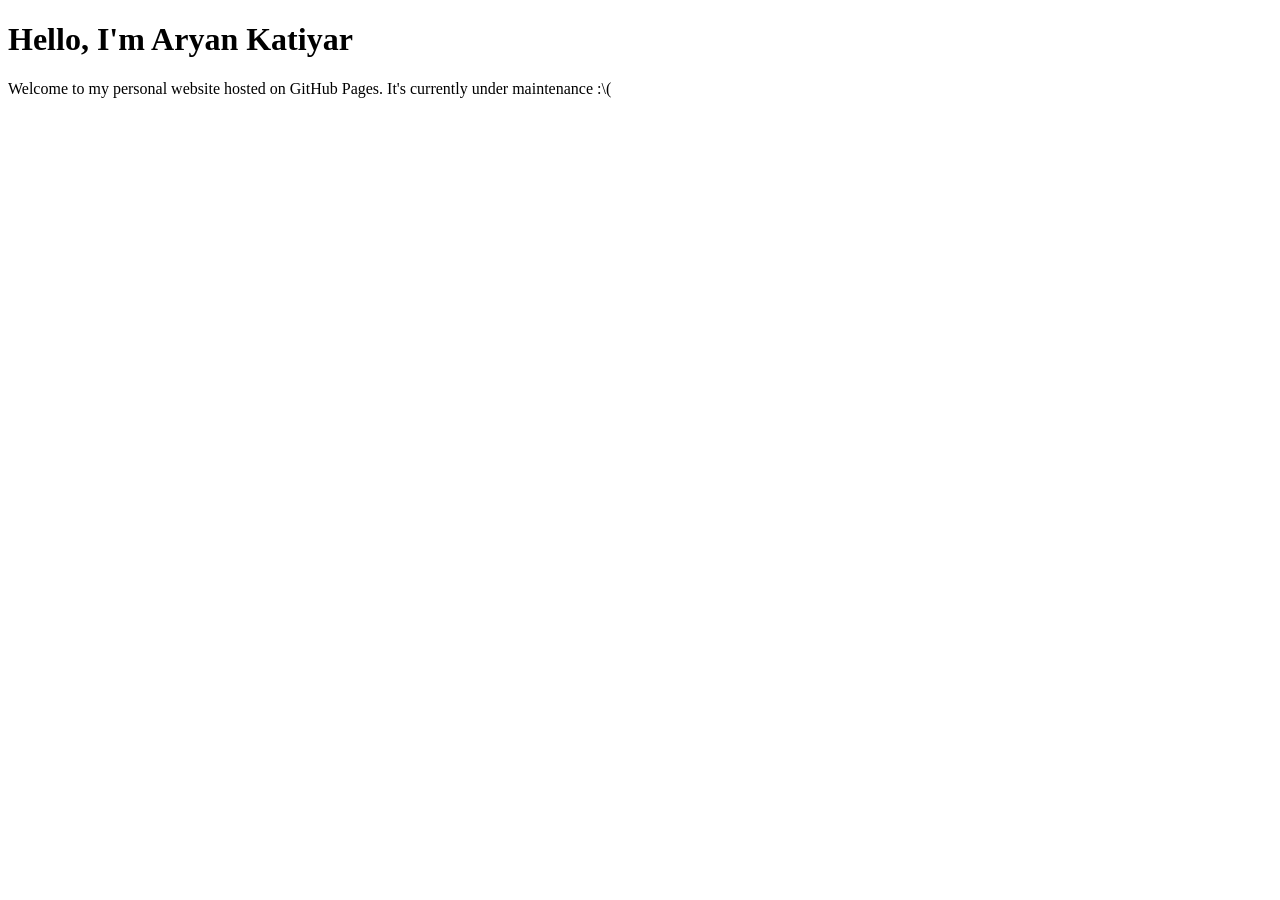
==== index.html @ 534f07ee "Create index.html for personal website" ====
<!DOCTYPE html>
<html>
<head>
  <meta charset="UTF-8" />
  <title>My Personal Site</title>
</head>
<body>
  <h1>Hello, I'm Aryan Katiyar</h1>
  <p>Welcome to my personal website hosted on GitHub Pages. It's currently under maintenance :\( </p>
</body>
</html>
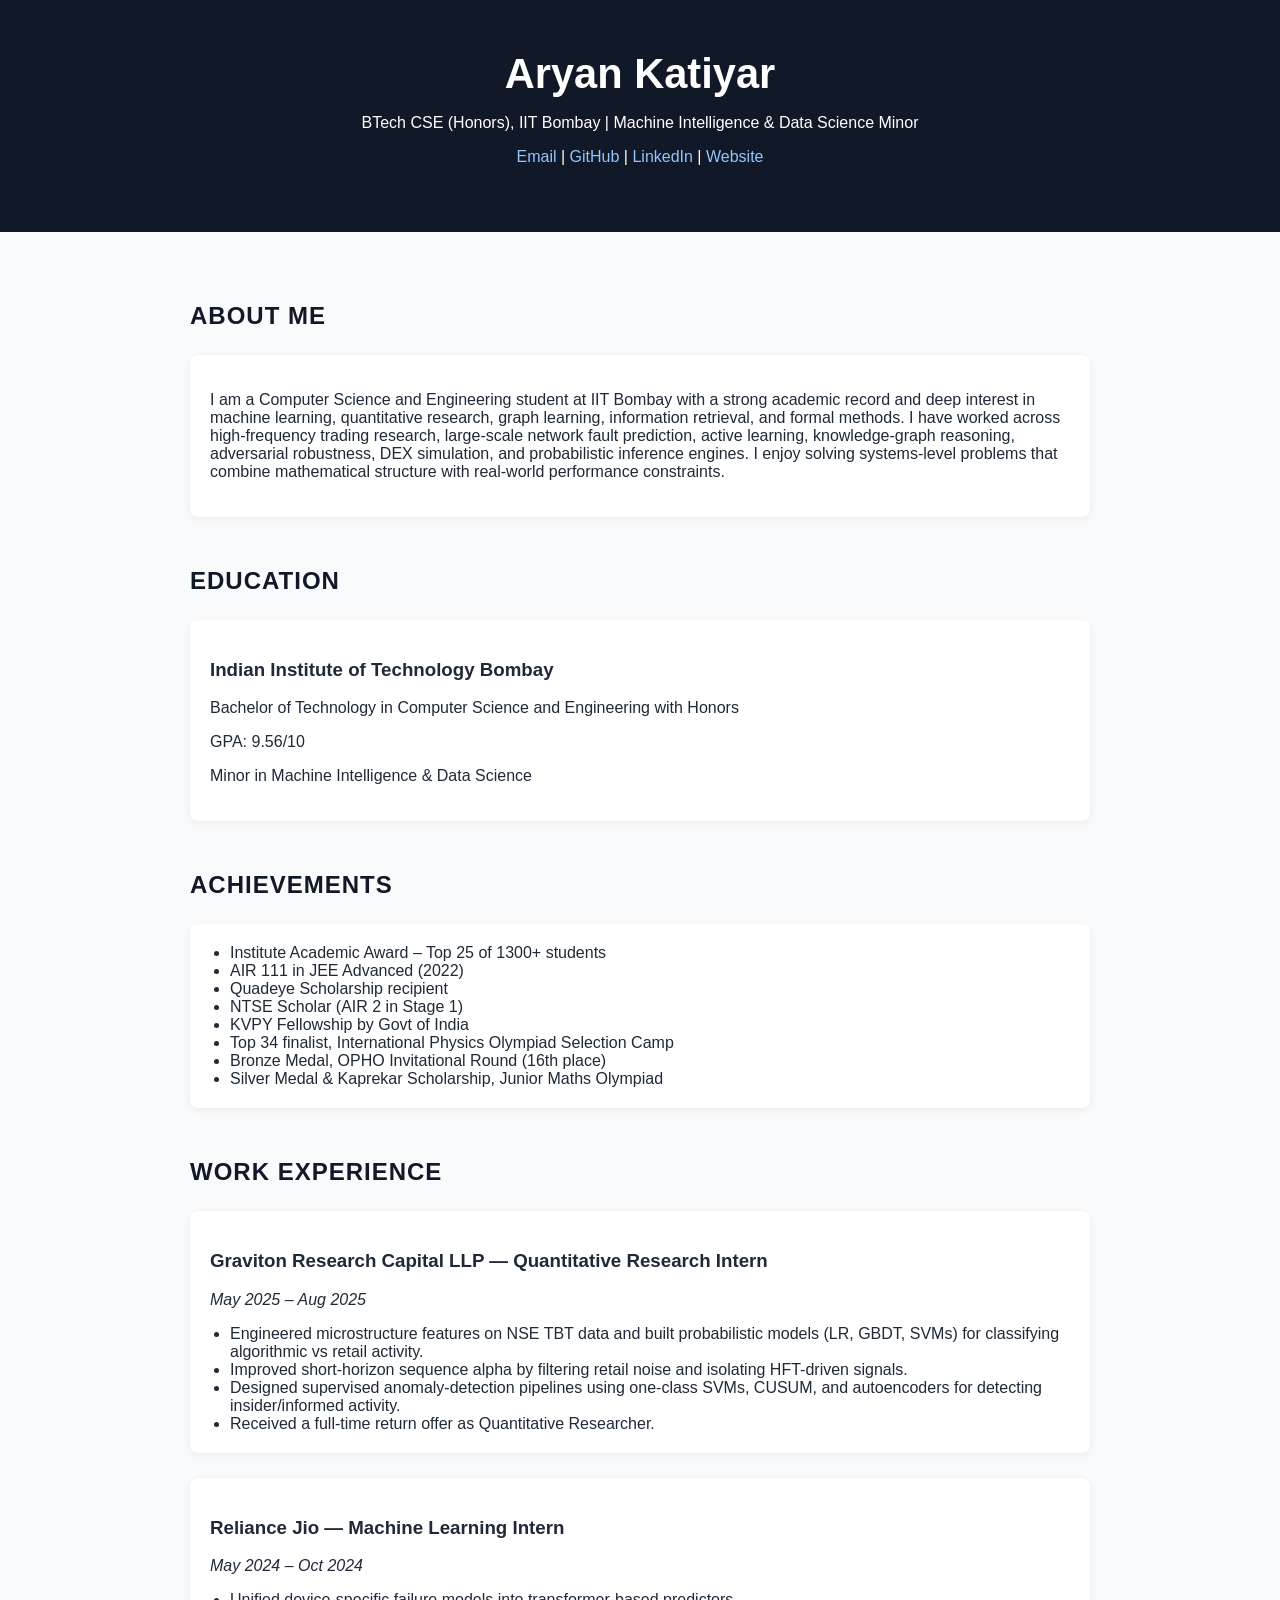
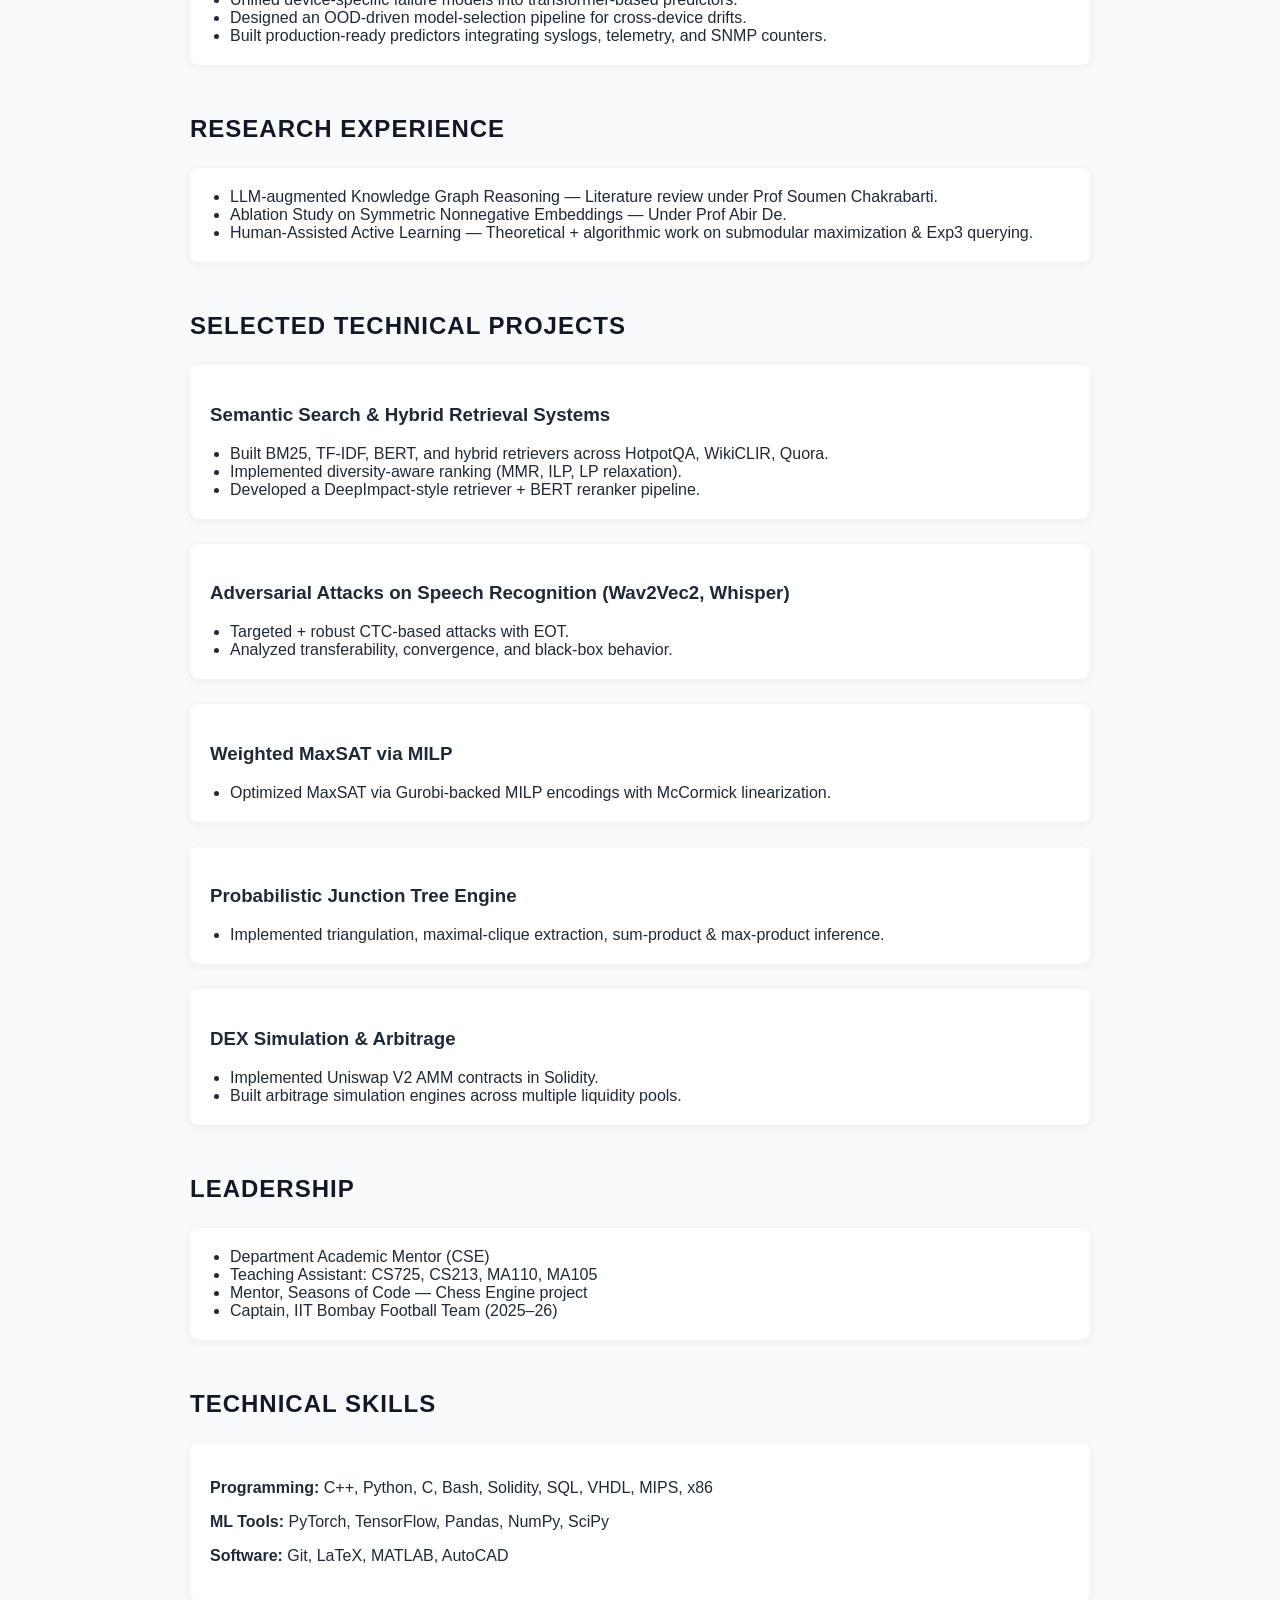
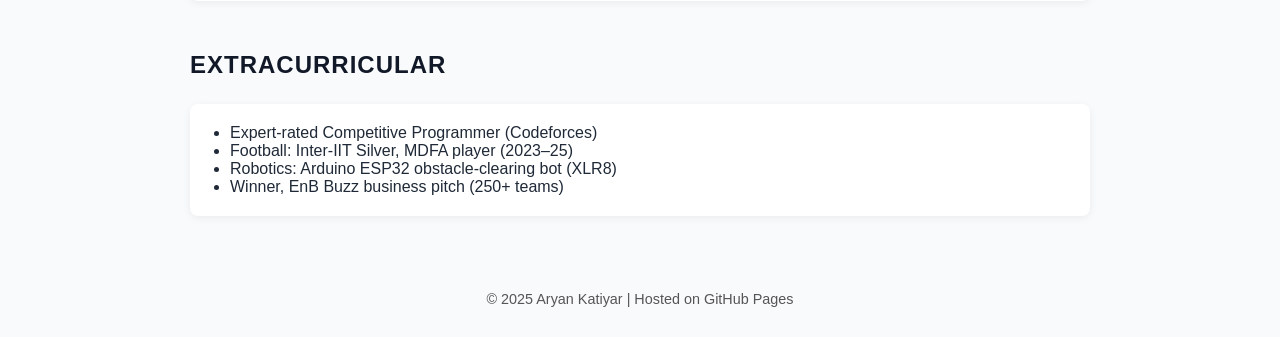
==== commit 0ac581b4: "Revamp personal portfolio website layout and content Updated the HTML structure and content for a pe" ====
--- a/index.html
+++ b/index.html
@@ -1,11 +1,178 @@
 <!DOCTYPE html>
-<html>
+<html lang="en">
 <head>
-  <meta charset="UTF-8" />
-  <title>My Personal Site</title>
+    <meta charset="UTF-8">
+    <meta name="viewport" content="width=device-width, initial-scale=1.0">
+    <title>Aryan Katiyar | Portfolio</title>
+    <style>
+        body { margin: 0; font-family: Arial, sans-serif; background: #f9fafb; color: #1f2937; }
+        header { background: #111827; color: white; padding: 50px 20px; text-align: center; }
+        h1 { font-size: 2.6rem; margin: 0; }
+        h2 { margin-top: 50px; color: #111827; text-transform: uppercase; letter-spacing: 1px; }
+        section { max-width: 900px; padding: 20px; margin: auto; }
+        .card { background: white; padding: 20px; border-radius: 8px; margin: 25px 0; 
+                box-shadow: 0 2px 8px rgba(0,0,0,0.06); }
+        ul { margin: 0; padding-left: 20px; }
+        a { color: #2563eb; text-decoration: none; }
+        a:hover { text-decoration: underline; }
+        footer { text-align: center; padding: 30px; font-size: 0.9rem; color: #555; }
+    </style>
 </head>
+
 <body>
-  <h1>Hello, I'm Aryan Katiyar</h1>
-  <p>Welcome to my personal website hosted on GitHub Pages. It's currently under maintenance :\( </p>
+
+<header>
+    <h1>Aryan Katiyar</h1>
+    <p>BTech CSE (Honors), IIT Bombay | Machine Intelligence & Data Science Minor</p>
+    <p>
+        <a href="mailto:aryankatiyar.atwork@gmail.com" style="color:#93c5fd;">Email</a> |
+        <a href="https://github.com/cesiumstaar" style="color:#93c5fd;">GitHub</a> |
+        <a href="https://www.linkedin.com/in/katiyaryan" style="color:#93c5fd;">LinkedIn</a> |
+        <a href="https://cesiumstaar.github.io" style="color:#93c5fd;">Website</a>
+    </p>
+</header>
+
+<section>
+
+    <h2>About Me</h2>
+    <div class="card">
+        <p>
+            I am a Computer Science and Engineering student at IIT Bombay with a strong academic record 
+            and deep interest in machine learning, quantitative research, graph learning, information retrieval, 
+            and formal methods. I have worked across high-frequency trading research, large-scale network 
+            fault prediction, active learning, knowledge-graph reasoning, adversarial robustness, DEX 
+            simulation, and probabilistic inference engines. I enjoy solving systems-level problems that combine 
+            mathematical structure with real-world performance constraints.
+        </p>
+    </div>
+
+    <h2>Education</h2>
+    <div class="card">
+        <h3>Indian Institute of Technology Bombay</h3>
+        <p>Bachelor of Technology in Computer Science and Engineering with Honors</p>
+        <p>GPA: 9.56/10</p>
+        <p>Minor in Machine Intelligence & Data Science</p>
+    </div>
+
+    <h2>Achievements</h2>
+    <div class="card">
+        <ul>
+            <li>Institute Academic Award – Top 25 of 1300+ students</li>
+            <li>AIR 111 in JEE Advanced (2022)</li>
+            <li>Quadeye Scholarship recipient</li>
+            <li>NTSE Scholar (AIR 2 in Stage 1)</li>
+            <li>KVPY Fellowship by Govt of India</li>
+            <li>Top 34 finalist, International Physics Olympiad Selection Camp</li>
+            <li>Bronze Medal, OPHO Invitational Round (16th place)</li>
+            <li>Silver Medal & Kaprekar Scholarship, Junior Maths Olympiad</li>
+        </ul>
+    </div>
+
+    <h2>Work Experience</h2>
+
+    <div class="card">
+        <h3>Graviton Research Capital LLP — Quantitative Research Intern</h3>
+        <p><i>May 2025 – Aug 2025</i></p>
+        <ul>
+            <li>Engineered microstructure features on NSE TBT data and built probabilistic models (LR, GBDT, SVMs) for classifying algorithmic vs retail activity.</li>
+            <li>Improved short-horizon sequence alpha by filtering retail noise and isolating HFT-driven signals.</li>
+            <li>Designed supervised anomaly-detection pipelines using one-class SVMs, CUSUM, and autoencoders for detecting insider/informed activity.</li>
+            <li>Received a full-time return offer as Quantitative Researcher.</li>
+        </ul>
+    </div>
+
+    <div class="card">
+        <h3>Reliance Jio — Machine Learning Intern</h3>
+        <p><i>May 2024 – Oct 2024</i></p>
+        <ul>
+            <li>Unified device-specific failure models into transformer-based predictors.</li>
+            <li>Designed an OOD-driven model-selection pipeline for cross-device drifts.</li>
+            <li>Built production-ready predictors integrating syslogs, telemetry, and SNMP counters.</li>
+        </ul>
+    </div>
+
+    <h2>Research Experience</h2>
+    <div class="card">
+        <ul>
+            <li>LLM-augmented Knowledge Graph Reasoning — Literature review under Prof Soumen Chakrabarti.</li>
+            <li>Ablation Study on Symmetric Nonnegative Embeddings — Under Prof Abir De.</li>
+            <li>Human-Assisted Active Learning — Theoretical + algorithmic work on submodular maximization & Exp3 querying.</li>
+        </ul>
+    </div>
+
+    <h2>Selected Technical Projects</h2>
+
+    <div class="card">
+        <h3>Semantic Search & Hybrid Retrieval Systems</h3>
+        <ul>
+            <li>Built BM25, TF-IDF, BERT, and hybrid retrievers across HotpotQA, WikiCLIR, Quora.</li>
+            <li>Implemented diversity-aware ranking (MMR, ILP, LP relaxation).</li>
+            <li>Developed a DeepImpact-style retriever + BERT reranker pipeline.</li>
+        </ul>
+    </div>
+
+    <div class="card">
+        <h3>Adversarial Attacks on Speech Recognition (Wav2Vec2, Whisper)</h3>
+        <ul>
+            <li>Targeted + robust CTC-based attacks with EOT.</li>
+            <li>Analyzed transferability, convergence, and black-box behavior.</li>
+        </ul>
+    </div>
+
+    <div class="card">
+        <h3>Weighted MaxSAT via MILP</h3>
+        <ul>
+            <li>Optimized MaxSAT via Gurobi-backed MILP encodings with McCormick linearization.</li>
+        </ul>
+    </div>
+
+    <div class="card">
+        <h3>Probabilistic Junction Tree Engine</h3>
+        <ul>
+            <li>Implemented triangulation, maximal-clique extraction, sum-product & max-product inference.</li>
+        </ul>
+    </div>
+
+    <div class="card">
+        <h3>DEX Simulation & Arbitrage</h3>
+        <ul>
+            <li>Implemented Uniswap V2 AMM contracts in Solidity.</li>
+            <li>Built arbitrage simulation engines across multiple liquidity pools.</li>
+        </ul>
+    </div>
+
+    <h2>Leadership</h2>
+    <div class="card">
+        <ul>
+            <li>Department Academic Mentor (CSE)</li>
+            <li>Teaching Assistant: CS725, CS213, MA110, MA105</li>
+            <li>Mentor, Seasons of Code — Chess Engine project</li>
+            <li>Captain, IIT Bombay Football Team (2025–26)</li>
+        </ul>
+    </div>
+
+    <h2>Technical Skills</h2>
+    <div class="card">
+        <p><b>Programming:</b> C++, Python, C, Bash, Solidity, SQL, VHDL, MIPS, x86</p>
+        <p><b>ML Tools:</b> PyTorch, TensorFlow, Pandas, NumPy, SciPy</p>
+        <p><b>Software:</b> Git, LaTeX, MATLAB, AutoCAD</p>
+    </div>
+
+    <h2>Extracurricular</h2>
+    <div class="card">
+        <ul>
+            <li>Expert-rated Competitive Programmer (Codeforces)</li>
+            <li>Football: Inter-IIT Silver, MDFA player (2023–25)</li>
+            <li>Robotics: Arduino ESP32 obstacle-clearing bot (XLR8)</li>
+            <li>Winner, EnB Buzz business pitch (250+ teams)</li>
+        </ul>
+    </div>
+
+</section>
+
+<footer>
+    © 2025 Aryan Katiyar | Hosted on GitHub Pages
+</footer>
+
 </body>
 </html>
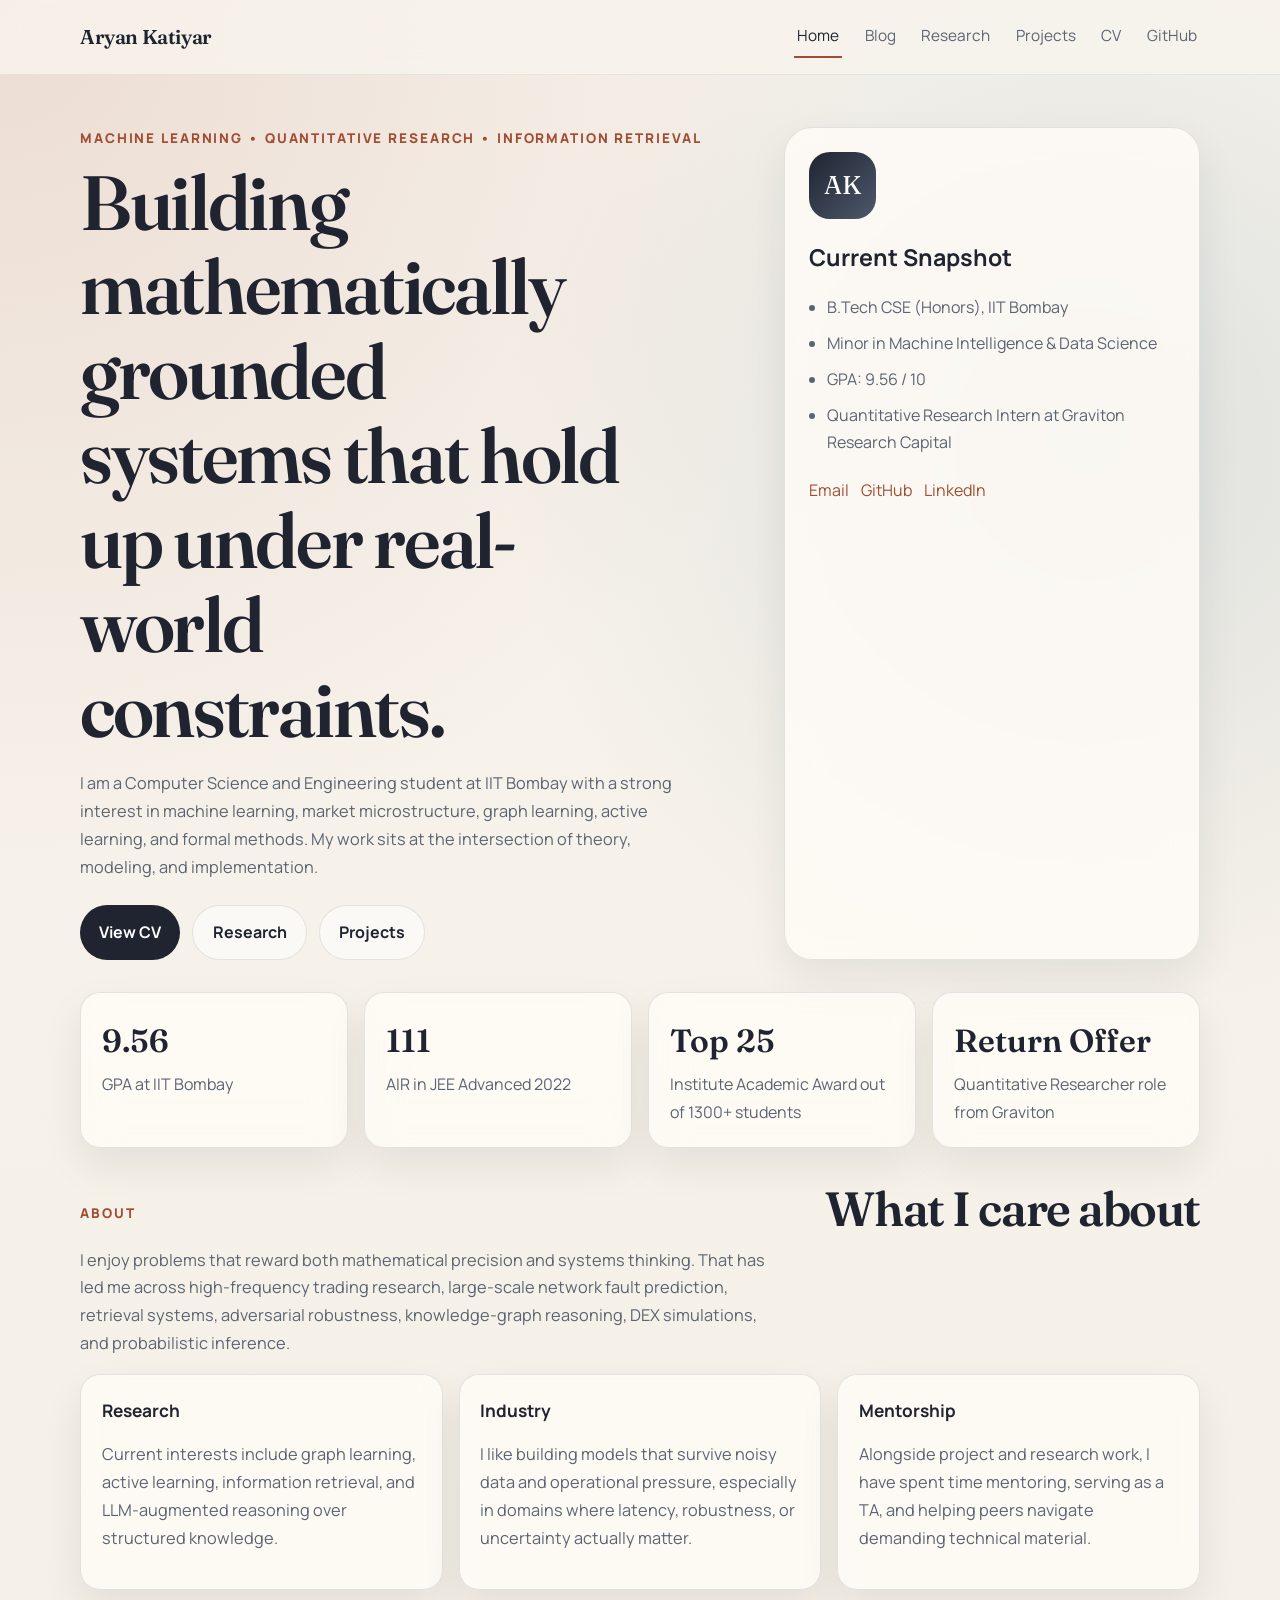
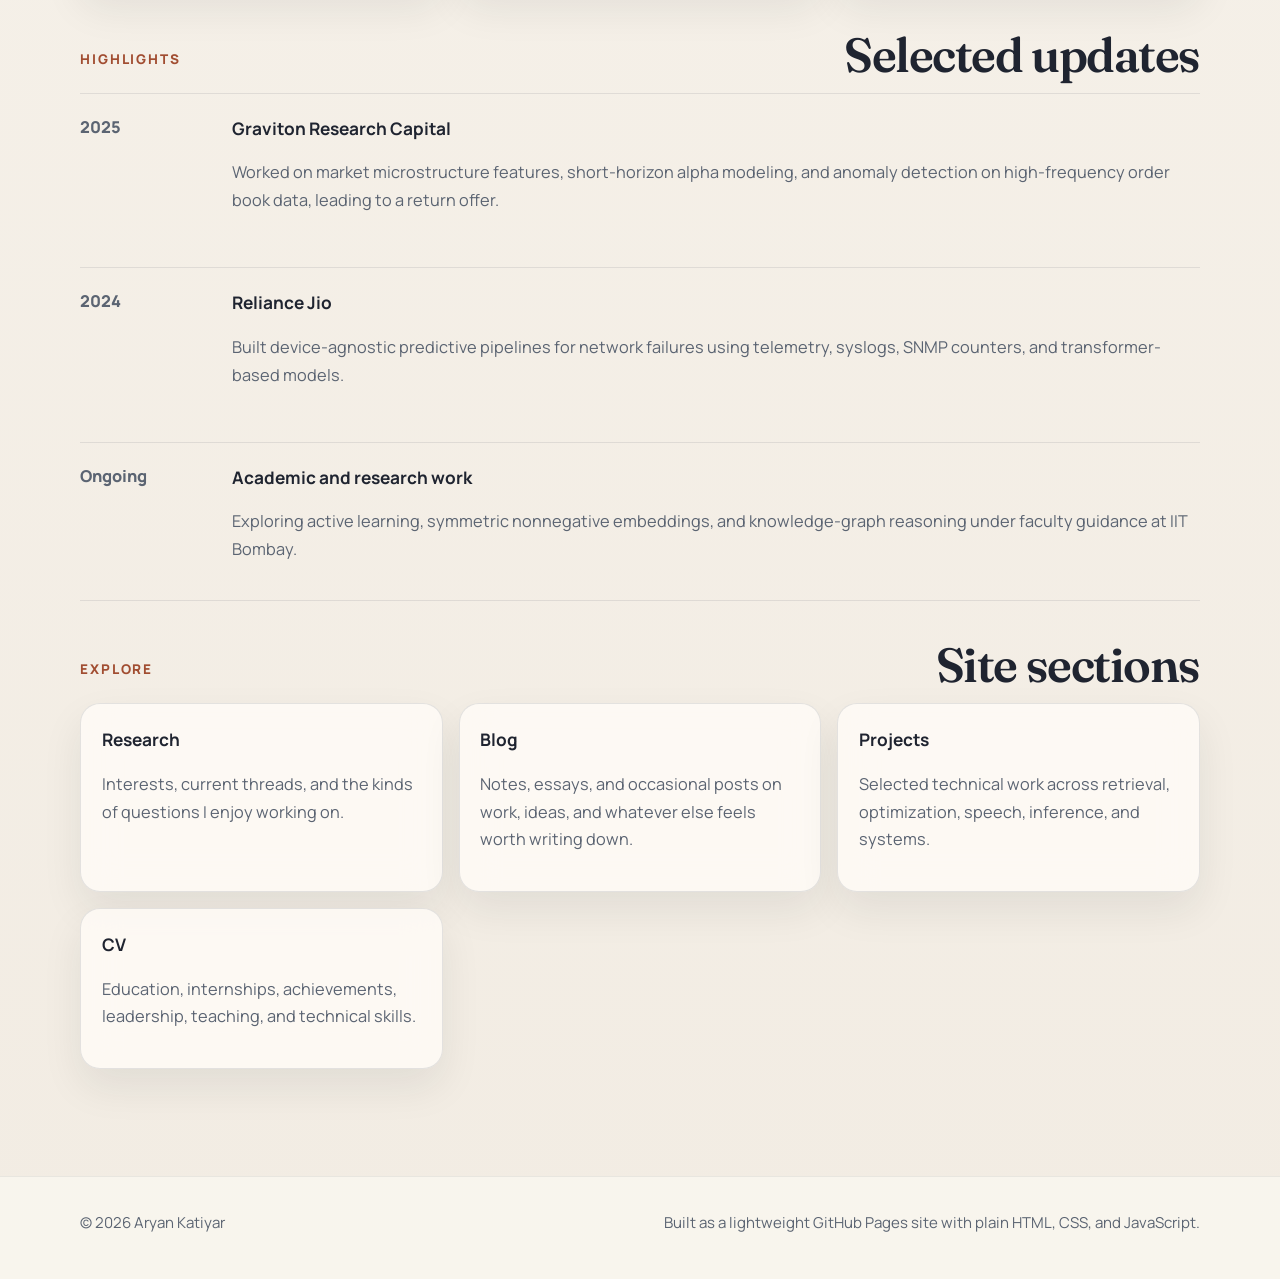
==== commit 654cda4c: "v2" ====
--- a/index.html
+++ b/index.html
@@ -3,176 +3,192 @@
 <head>
     <meta charset="UTF-8">
     <meta name="viewport" content="width=device-width, initial-scale=1.0">
-    <title>Aryan Katiyar | Portfolio</title>
-    <style>
-        body { margin: 0; font-family: Arial, sans-serif; background: #f9fafb; color: #1f2937; }
-        header { background: #111827; color: white; padding: 50px 20px; text-align: center; }
-        h1 { font-size: 2.6rem; margin: 0; }
-        h2 { margin-top: 50px; color: #111827; text-transform: uppercase; letter-spacing: 1px; }
-        section { max-width: 900px; padding: 20px; margin: auto; }
-        .card { background: white; padding: 20px; border-radius: 8px; margin: 25px 0; 
-                box-shadow: 0 2px 8px rgba(0,0,0,0.06); }
-        ul { margin: 0; padding-left: 20px; }
-        a { color: #2563eb; text-decoration: none; }
-        a:hover { text-decoration: underline; }
-        footer { text-align: center; padding: 30px; font-size: 0.9rem; color: #555; }
-    </style>
+    <meta name="description" content="Aryan Katiyar is a Computer Science student at IIT Bombay working across machine learning, quantitative research, information retrieval, and formal methods.">
+    <title>Aryan Katiyar</title>
+    <link rel="preconnect" href="https://fonts.googleapis.com">
+    <link rel="preconnect" href="https://fonts.gstatic.com" crossorigin>
+    <link href="https://fonts.googleapis.com/css2?family=Fraunces:opsz,wght@9..144,500;9..144,600;9..144,700&amp;family=Manrope:wght@400;500;600;700;800&amp;display=swap" rel="stylesheet">
+    <link rel="stylesheet" href="styles.css">
 </head>
+<body>
+    <header class="site-header">
+        <div class="site-shell nav-inner">
+            <a class="brand" href="index.html">Aryan Katiyar</a>
+            <button class="nav-toggle" type="button" aria-expanded="false" aria-label="Toggle navigation">
+                <span></span>
+                <span></span>
+            </button>
+            <nav class="nav-links" aria-label="Primary">
+                <a class="active" href="index.html">Home</a>
+                <a href="blog.html">Blog</a>
+                <a href="research.html">Research</a>
+                <a href="projects.html">Projects</a>
+                <a href="cv.html">CV</a>
+                <a href="https://github.com/cesiumstaar">GitHub</a>
+            </nav>
+        </div>
+    </header>
 
-<body>
+    <main class="page-main site-shell">
+        <section class="hero" data-reveal>
+            <div>
+                <p class="eyebrow">Machine Learning • Quantitative Research • Information Retrieval</p>
+                <h1 class="hero-title">Building mathematically grounded systems that hold up under real-world constraints.</h1>
+                <p class="hero-copy">
+                    I am a Computer Science and Engineering student at IIT Bombay with a strong interest in machine
+                    learning, market microstructure, graph learning, active learning, and formal methods. My work sits
+                    at the intersection of theory, modeling, and implementation.
+                </p>
+                <div class="hero-actions">
+                    <a class="button" href="cv.html">View CV</a>
+                    <a class="button secondary" href="research.html">Research</a>
+                    <a class="button secondary" href="projects.html">Projects</a>
+                </div>
+            </div>
 
-<header>
-    <h1>Aryan Katiyar</h1>
-    <p>BTech CSE (Honors), IIT Bombay | Machine Intelligence & Data Science Minor</p>
-    <p>
-        <a href="mailto:aryankatiyar.atwork@gmail.com" style="color:#93c5fd;">Email</a> |
-        <a href="https://github.com/cesiumstaar" style="color:#93c5fd;">GitHub</a> |
-        <a href="https://www.linkedin.com/in/katiyaryan" style="color:#93c5fd;">LinkedIn</a> |
-        <a href="https://cesiumstaar.github.io" style="color:#93c5fd;">Website</a>
-    </p>
-</header>
+            <aside class="info-panel">
+                <div class="monogram" aria-hidden="true">AK</div>
+                <h2>Current Snapshot</h2>
+                <ul class="detail-list">
+                    <li>B.Tech CSE (Honors), IIT Bombay</li>
+                    <li>Minor in Machine Intelligence &amp; Data Science</li>
+                    <li>GPA: 9.56 / 10</li>
+                    <li>Quantitative Research Intern at Graviton Research Capital</li>
+                </ul>
+                <div class="contact-cluster">
+                    <a href="mailto:aryankatiyar.atwork@gmail.com">Email</a>
+                    <a href="https://github.com/cesiumstaar">GitHub</a>
+                    <a href="https://www.linkedin.com/in/katiyaryan">LinkedIn</a>
+                </div>
+            </aside>
+        </section>
 
-<section>
+        <section class="stats-grid" data-reveal>
+            <article class="stat-card">
+                <p class="stat-value">9.56</p>
+                <p class="stat-label">GPA at IIT Bombay</p>
+            </article>
+            <article class="stat-card">
+                <p class="stat-value">111</p>
+                <p class="stat-label">AIR in JEE Advanced 2022</p>
+            </article>
+            <article class="stat-card">
+                <p class="stat-value">Top 25</p>
+                <p class="stat-label">Institute Academic Award out of 1300+ students</p>
+            </article>
+            <article class="stat-card">
+                <p class="stat-value">Return Offer</p>
+                <p class="stat-label">Quantitative Researcher role from Graviton</p>
+            </article>
+        </section>
 
-    <h2>About Me</h2>
-    <div class="card">
-        <p>
-            I am a Computer Science and Engineering student at IIT Bombay with a strong academic record 
-            and deep interest in machine learning, quantitative research, graph learning, information retrieval, 
-            and formal methods. I have worked across high-frequency trading research, large-scale network 
-            fault prediction, active learning, knowledge-graph reasoning, adversarial robustness, DEX 
-            simulation, and probabilistic inference engines. I enjoy solving systems-level problems that combine 
-            mathematical structure with real-world performance constraints.
-        </p>
-    </div>
+        <section class="section-block" data-reveal>
+            <div class="section-heading">
+                <p class="eyebrow">About</p>
+                <h2>What I care about</h2>
+            </div>
+            <p class="section-copy">
+                I enjoy problems that reward both mathematical precision and systems thinking. That has led me across
+                high-frequency trading research, large-scale network fault prediction, retrieval systems, adversarial
+                robustness, knowledge-graph reasoning, DEX simulations, and probabilistic inference.
+            </p>
+            <div class="feature-grid">
+                <article class="spotlight-card">
+                    <h3>Research</h3>
+                    <p>
+                        Current interests include graph learning, active learning, information retrieval, and
+                        LLM-augmented reasoning over structured knowledge.
+                    </p>
+                </article>
+                <article class="spotlight-card">
+                    <h3>Industry</h3>
+                    <p>
+                        I like building models that survive noisy data and operational pressure, especially in domains
+                        where latency, robustness, or uncertainty actually matter.
+                    </p>
+                </article>
+                <article class="spotlight-card">
+                    <h3>Mentorship</h3>
+                    <p>
+                        Alongside project and research work, I have spent time mentoring, serving as a TA, and helping
+                        peers navigate demanding technical material.
+                    </p>
+                </article>
+            </div>
+        </section>
 
-    <h2>Education</h2>
-    <div class="card">
-        <h3>Indian Institute of Technology Bombay</h3>
-        <p>Bachelor of Technology in Computer Science and Engineering with Honors</p>
-        <p>GPA: 9.56/10</p>
-        <p>Minor in Machine Intelligence & Data Science</p>
-    </div>
+        <section class="section-block" data-reveal>
+            <div class="section-heading">
+                <p class="eyebrow">Highlights</p>
+                <h2>Selected updates</h2>
+            </div>
+            <div class="timeline">
+                <article class="timeline-item">
+                    <p class="timeline-date">2025</p>
+                    <div>
+                        <h3>Graviton Research Capital</h3>
+                        <p>
+                            Worked on market microstructure features, short-horizon alpha modeling, and anomaly
+                            detection on high-frequency order book data, leading to a return offer.
+                        </p>
+                    </div>
+                </article>
+                <article class="timeline-item">
+                    <p class="timeline-date">2024</p>
+                    <div>
+                        <h3>Reliance Jio</h3>
+                        <p>
+                            Built device-agnostic predictive pipelines for network failures using telemetry, syslogs,
+                            SNMP counters, and transformer-based models.
+                        </p>
+                    </div>
+                </article>
+                <article class="timeline-item">
+                    <p class="timeline-date">Ongoing</p>
+                    <div>
+                        <h3>Academic and research work</h3>
+                        <p>
+                            Exploring active learning, symmetric nonnegative embeddings, and knowledge-graph reasoning
+                            under faculty guidance at IIT Bombay.
+                        </p>
+                    </div>
+                </article>
+            </div>
+        </section>
 
-    <h2>Achievements</h2>
-    <div class="card">
-        <ul>
-            <li>Institute Academic Award – Top 25 of 1300+ students</li>
-            <li>AIR 111 in JEE Advanced (2022)</li>
-            <li>Quadeye Scholarship recipient</li>
-            <li>NTSE Scholar (AIR 2 in Stage 1)</li>
-            <li>KVPY Fellowship by Govt of India</li>
-            <li>Top 34 finalist, International Physics Olympiad Selection Camp</li>
-            <li>Bronze Medal, OPHO Invitational Round (16th place)</li>
-            <li>Silver Medal & Kaprekar Scholarship, Junior Maths Olympiad</li>
-        </ul>
-    </div>
+        <section class="section-block" data-reveal>
+            <div class="section-heading">
+                <p class="eyebrow">Explore</p>
+                <h2>Site sections</h2>
+            </div>
+            <div class="feature-grid">
+                <a class="spotlight-card link-card" href="research.html">
+                    <h3>Research</h3>
+                    <p>Interests, current threads, and the kinds of questions I enjoy working on.</p>
+                </a>
+                <a class="spotlight-card link-card" href="blog.html">
+                    <h3>Blog</h3>
+                    <p>Notes, essays, and occasional posts on work, ideas, and whatever else feels worth writing down.</p>
+                </a>
+                <a class="spotlight-card link-card" href="projects.html">
+                    <h3>Projects</h3>
+                    <p>Selected technical work across retrieval, optimization, speech, inference, and systems.</p>
+                </a>
+                <a class="spotlight-card link-card" href="cv.html">
+                    <h3>CV</h3>
+                    <p>Education, internships, achievements, leadership, teaching, and technical skills.</p>
+                </a>
+            </div>
+        </section>
+    </main>
 
-    <h2>Work Experience</h2>
+    <footer class="site-footer">
+        <div class="site-shell footer-inner">
+            <p>© 2026 Aryan Katiyar</p>
+            <p>Built as a lightweight GitHub Pages site with plain HTML, CSS, and JavaScript.</p>
+        </div>
+    </footer>
 
-    <div class="card">
-        <h3>Graviton Research Capital LLP — Quantitative Research Intern</h3>
-        <p><i>May 2025 – Aug 2025</i></p>
-        <ul>
-            <li>Engineered microstructure features on NSE TBT data and built probabilistic models (LR, GBDT, SVMs) for classifying algorithmic vs retail activity.</li>
-            <li>Improved short-horizon sequence alpha by filtering retail noise and isolating HFT-driven signals.</li>
-            <li>Designed supervised anomaly-detection pipelines using one-class SVMs, CUSUM, and autoencoders for detecting insider/informed activity.</li>
-            <li>Received a full-time return offer as Quantitative Researcher.</li>
-        </ul>
-    </div>
-
-    <div class="card">
-        <h3>Reliance Jio — Machine Learning Intern</h3>
-        <p><i>May 2024 – Oct 2024</i></p>
-        <ul>
-            <li>Unified device-specific failure models into transformer-based predictors.</li>
-            <li>Designed an OOD-driven model-selection pipeline for cross-device drifts.</li>
-            <li>Built production-ready predictors integrating syslogs, telemetry, and SNMP counters.</li>
-        </ul>
-    </div>
-
-    <h2>Research Experience</h2>
-    <div class="card">
-        <ul>
-            <li>LLM-augmented Knowledge Graph Reasoning — Literature review under Prof Soumen Chakrabarti.</li>
-            <li>Ablation Study on Symmetric Nonnegative Embeddings — Under Prof Abir De.</li>
-            <li>Human-Assisted Active Learning — Theoretical + algorithmic work on submodular maximization & Exp3 querying.</li>
-        </ul>
-    </div>
-
-    <h2>Selected Technical Projects</h2>
-
-    <div class="card">
-        <h3>Semantic Search & Hybrid Retrieval Systems</h3>
-        <ul>
-            <li>Built BM25, TF-IDF, BERT, and hybrid retrievers across HotpotQA, WikiCLIR, Quora.</li>
-            <li>Implemented diversity-aware ranking (MMR, ILP, LP relaxation).</li>
-            <li>Developed a DeepImpact-style retriever + BERT reranker pipeline.</li>
-        </ul>
-    </div>
-
-    <div class="card">
-        <h3>Adversarial Attacks on Speech Recognition (Wav2Vec2, Whisper)</h3>
-        <ul>
-            <li>Targeted + robust CTC-based attacks with EOT.</li>
-            <li>Analyzed transferability, convergence, and black-box behavior.</li>
-        </ul>
-    </div>
-
-    <div class="card">
-        <h3>Weighted MaxSAT via MILP</h3>
-        <ul>
-            <li>Optimized MaxSAT via Gurobi-backed MILP encodings with McCormick linearization.</li>
-        </ul>
-    </div>
-
-    <div class="card">
-        <h3>Probabilistic Junction Tree Engine</h3>
-        <ul>
-            <li>Implemented triangulation, maximal-clique extraction, sum-product & max-product inference.</li>
-        </ul>
-    </div>
-
-    <div class="card">
-        <h3>DEX Simulation & Arbitrage</h3>
-        <ul>
-            <li>Implemented Uniswap V2 AMM contracts in Solidity.</li>
-            <li>Built arbitrage simulation engines across multiple liquidity pools.</li>
-        </ul>
-    </div>
-
-    <h2>Leadership</h2>
-    <div class="card">
-        <ul>
-            <li>Department Academic Mentor (CSE)</li>
-            <li>Teaching Assistant: CS725, CS213, MA110, MA105</li>
-            <li>Mentor, Seasons of Code — Chess Engine project</li>
-            <li>Captain, IIT Bombay Football Team (2025–26)</li>
-        </ul>
-    </div>
-
-    <h2>Technical Skills</h2>
-    <div class="card">
-        <p><b>Programming:</b> C++, Python, C, Bash, Solidity, SQL, VHDL, MIPS, x86</p>
-        <p><b>ML Tools:</b> PyTorch, TensorFlow, Pandas, NumPy, SciPy</p>
-        <p><b>Software:</b> Git, LaTeX, MATLAB, AutoCAD</p>
-    </div>
-
-    <h2>Extracurricular</h2>
-    <div class="card">
-        <ul>
-            <li>Expert-rated Competitive Programmer (Codeforces)</li>
-            <li>Football: Inter-IIT Silver, MDFA player (2023–25)</li>
-            <li>Robotics: Arduino ESP32 obstacle-clearing bot (XLR8)</li>
-            <li>Winner, EnB Buzz business pitch (250+ teams)</li>
-        </ul>
-    </div>
-
-</section>
-
-<footer>
-    © 2025 Aryan Katiyar | Hosted on GitHub Pages
-</footer>
-
+    <script src="script.js"></script>
 </body>
 </html>
--- a/styles.css
+++ b/styles.css
@@ -0,0 +1,595 @@
+:root {
+    --bg: #f4efe7;
+    --bg-soft: #fbf8f3;
+    --surface: rgba(255, 252, 247, 0.82);
+    --surface-strong: #fffdfa;
+    --border: rgba(47, 56, 73, 0.12);
+    --text: #1f2430;
+    --muted: #5b6472;
+    --accent: #a14d31;
+    --accent-soft: #f0ddd2;
+    --shadow: 0 18px 40px rgba(30, 34, 40, 0.08);
+    --radius-lg: 28px;
+    --radius-md: 20px;
+    --radius-sm: 14px;
+    --max-width: 1120px;
+}
+
+* {
+    box-sizing: border-box;
+}
+
+html {
+    scroll-behavior: smooth;
+}
+
+body {
+    margin: 0;
+    min-height: 100vh;
+    color: var(--text);
+    background:
+        radial-gradient(circle at top left, rgba(161, 77, 49, 0.14), transparent 28%),
+        radial-gradient(circle at 85% 15%, rgba(38, 90, 120, 0.12), transparent 22%),
+        linear-gradient(180deg, #f8f4ed 0%, #f2ece3 100%);
+    font-family: "Manrope", sans-serif;
+    line-height: 1.7;
+}
+
+a {
+    color: inherit;
+    text-decoration: none;
+}
+
+img {
+    max-width: 100%;
+    display: block;
+}
+
+.site-shell {
+    width: min(calc(100% - 2rem), var(--max-width));
+    margin: 0 auto;
+}
+
+.site-header {
+    position: sticky;
+    top: 0;
+    z-index: 20;
+    backdrop-filter: blur(16px);
+    background: rgba(248, 244, 237, 0.8);
+    border-bottom: 1px solid rgba(47, 56, 73, 0.08);
+}
+
+.nav-inner {
+    display: flex;
+    align-items: center;
+    justify-content: space-between;
+    gap: 1.5rem;
+    padding: 1rem 0;
+}
+
+.brand {
+    font-family: "Fraunces", serif;
+    font-size: 1.25rem;
+    font-weight: 600;
+    letter-spacing: -0.02em;
+}
+
+.nav-links {
+    display: flex;
+    align-items: center;
+    gap: 1.2rem;
+    font-size: 0.96rem;
+    color: var(--muted);
+}
+
+.nav-links a {
+    padding: 0.45rem 0.2rem;
+    border-bottom: 2px solid transparent;
+    transition: color 180ms ease, border-color 180ms ease;
+}
+
+.nav-links a:hover,
+.nav-links a.active {
+    color: var(--text);
+    border-color: var(--accent);
+}
+
+.nav-toggle {
+    display: none;
+    border: 0;
+    background: transparent;
+    padding: 0;
+    cursor: pointer;
+}
+
+.nav-toggle span {
+    display: block;
+    width: 1.35rem;
+    height: 2px;
+    margin: 0.24rem 0;
+    background: var(--text);
+    transition: transform 180ms ease, opacity 180ms ease;
+}
+
+.page-main {
+    padding: 3.2rem 0 4.5rem;
+}
+
+.hero,
+.page-banner,
+.section-block,
+.content-grid,
+.callout,
+.stats-grid,
+.project-grid {
+    margin-bottom: 2rem;
+}
+
+.hero,
+.content-grid {
+    display: grid;
+    grid-template-columns: minmax(0, 1.55fr) minmax(300px, 0.95fr);
+    gap: 1.6rem;
+}
+
+.hero {
+    align-items: stretch;
+}
+
+.eyebrow {
+    margin: 0 0 0.7rem;
+    color: var(--accent);
+    font-size: 0.84rem;
+    font-weight: 800;
+    letter-spacing: 0.14em;
+    text-transform: uppercase;
+}
+
+.hero-title,
+.page-banner h1,
+.section-heading h2,
+.callout h2,
+.article-card h2,
+.project-card h2 {
+    margin: 0;
+    font-family: "Fraunces", serif;
+    font-weight: 600;
+    line-height: 1.1;
+    letter-spacing: -0.03em;
+}
+
+.hero-title {
+    font-size: clamp(2.75rem, 6vw, 4.9rem);
+    max-width: 11ch;
+}
+
+.hero-copy,
+.section-copy,
+.timeline-item p,
+.spotlight-card p,
+.article-card p,
+.project-card p,
+.callout p {
+    color: var(--muted);
+    font-size: 1.02rem;
+}
+
+.hero-copy {
+    max-width: 62ch;
+    margin-top: 1.15rem;
+}
+
+.hero-actions,
+.contact-cluster,
+.chip-list {
+    display: flex;
+    flex-wrap: wrap;
+    gap: 0.75rem;
+}
+
+.hero-actions {
+    margin-top: 1.5rem;
+}
+
+.button {
+    display: inline-flex;
+    align-items: center;
+    justify-content: center;
+    min-height: 2.9rem;
+    padding: 0.8rem 1.2rem;
+    border-radius: 999px;
+    background: var(--text);
+    color: #fff;
+    font-weight: 700;
+    transition: transform 180ms ease, opacity 180ms ease;
+}
+
+.button.secondary {
+    background: rgba(255, 255, 255, 0.55);
+    color: var(--text);
+    border: 1px solid var(--border);
+}
+
+.button:hover {
+    transform: translateY(-1px);
+    opacity: 0.94;
+}
+
+.info-panel,
+.stat-card,
+.spotlight-card,
+.article-card,
+.project-card,
+.callout,
+.page-banner {
+    background: var(--surface);
+    border: 1px solid var(--border);
+    box-shadow: var(--shadow);
+    backdrop-filter: blur(18px);
+}
+
+.info-panel,
+.article-card,
+.project-card,
+.page-banner,
+.callout {
+    border-radius: var(--radius-lg);
+    padding: 1.5rem;
+}
+
+.stat-card,
+.spotlight-card {
+    border-radius: var(--radius-md);
+    padding: 1.3rem;
+}
+
+.info-panel h2,
+.article-card h2,
+.callout h2 {
+    margin-bottom: 1rem;
+    font-size: 1.45rem;
+}
+
+.monogram {
+    width: 4.2rem;
+    height: 4.2rem;
+    border-radius: 1.3rem;
+    display: grid;
+    place-items: center;
+    background: linear-gradient(135deg, var(--text), #4e596d);
+    color: #fff;
+    font-family: "Fraunces", serif;
+    font-size: 1.6rem;
+    margin-bottom: 1.1rem;
+}
+
+.detail-list {
+    margin: 0;
+    padding-left: 1.1rem;
+    color: var(--muted);
+}
+
+.detail-list li + li {
+    margin-top: 0.55rem;
+}
+
+.contact-cluster {
+    margin-top: 1.3rem;
+}
+
+.contact-cluster a,
+.footer-inner a {
+    color: var(--accent);
+}
+
+.stats-grid,
+.feature-grid,
+.project-grid {
+    display: grid;
+    gap: 1rem;
+}
+
+.stats-grid {
+    grid-template-columns: repeat(4, minmax(0, 1fr));
+}
+
+.feature-grid {
+    grid-template-columns: repeat(3, minmax(0, 1fr));
+}
+
+.project-grid {
+    grid-template-columns: repeat(2, minmax(0, 1fr));
+}
+
+.blog-list {
+    display: grid;
+    gap: 1rem;
+}
+
+.post-card {
+    display: block;
+    border-radius: var(--radius-lg);
+    padding: 1.4rem 1.5rem;
+    background: var(--surface);
+    border: 1px solid var(--border);
+    box-shadow: var(--shadow);
+    transition: transform 180ms ease, border-color 180ms ease;
+}
+
+.post-card:hover {
+    transform: translateY(-3px);
+    border-color: rgba(161, 77, 49, 0.28);
+}
+
+.post-card h2,
+.post-header h1 {
+    margin: 0;
+    font-family: "Fraunces", serif;
+    font-weight: 600;
+    letter-spacing: -0.03em;
+}
+
+.post-meta {
+    margin: 0 0 0.75rem;
+    color: var(--accent);
+    font-size: 0.9rem;
+    font-weight: 700;
+}
+
+.post-excerpt {
+    margin: 0.75rem 0 0;
+    color: var(--muted);
+}
+
+.post-layout {
+    display: grid;
+    grid-template-columns: minmax(0, 1fr) 280px;
+    gap: 1.5rem;
+}
+
+.post-body,
+.post-header,
+.post-sidebar {
+    background: var(--surface);
+    border: 1px solid var(--border);
+    box-shadow: var(--shadow);
+}
+
+.post-header,
+.post-sidebar,
+.post-body {
+    border-radius: var(--radius-lg);
+    padding: 1.5rem;
+}
+
+.post-body p {
+    margin: 0 0 1rem;
+    color: var(--muted);
+}
+
+.post-body h2 {
+    margin: 1.8rem 0 0.7rem;
+    font-family: "Fraunces", serif;
+    font-size: 1.6rem;
+}
+
+.post-sidebar {
+    align-self: start;
+}
+
+.inline-code {
+    padding: 0.08rem 0.34rem;
+    border-radius: 0.45rem;
+    background: rgba(31, 36, 48, 0.08);
+    font-family: monospace;
+    font-size: 0.95em;
+}
+
+.stat-value {
+    margin: 0;
+    font-family: "Fraunces", serif;
+    font-size: 2rem;
+    font-weight: 600;
+}
+
+.stat-label {
+    margin: 0.2rem 0 0;
+    color: var(--muted);
+}
+
+.section-block {
+    padding: 0.2rem 0;
+}
+
+.section-heading {
+    display: flex;
+    align-items: end;
+    justify-content: space-between;
+    gap: 1rem;
+    margin-bottom: 0.7rem;
+}
+
+.section-heading h2,
+.page-banner h1 {
+    font-size: clamp(2rem, 4vw, 3rem);
+}
+
+.section-copy {
+    max-width: 70ch;
+    margin-top: 0.4rem;
+}
+
+.timeline {
+    display: grid;
+    gap: 1rem;
+}
+
+.timeline-item {
+    display: grid;
+    grid-template-columns: 132px minmax(0, 1fr);
+    gap: 1.25rem;
+    padding: 1.25rem 0;
+    border-top: 1px solid rgba(47, 56, 73, 0.1);
+}
+
+.timeline-item:last-child {
+    border-bottom: 1px solid rgba(47, 56, 73, 0.1);
+}
+
+.timeline-date {
+    margin: 0;
+    font-weight: 800;
+    color: var(--accent);
+}
+
+.timeline-item h3,
+.spotlight-card h3,
+.article-card h3 {
+    margin: 0 0 0.45rem;
+    font-size: 1.08rem;
+}
+
+.link-card {
+    transition: transform 180ms ease, border-color 180ms ease;
+}
+
+.link-card:hover,
+.project-card:hover,
+.spotlight-card:hover {
+    transform: translateY(-3px);
+    border-color: rgba(161, 77, 49, 0.28);
+}
+
+.chip-list span {
+    display: inline-flex;
+    align-items: center;
+    min-height: 2rem;
+    padding: 0.25rem 0.7rem;
+    border-radius: 999px;
+    background: var(--accent-soft);
+    color: #7f3d26;
+    font-size: 0.86rem;
+    font-weight: 700;
+}
+
+.stack-list {
+    display: grid;
+    gap: 1.2rem;
+}
+
+.sidebar-card {
+    align-self: start;
+}
+
+.callout {
+    background: linear-gradient(135deg, rgba(255, 250, 244, 0.96), rgba(245, 231, 223, 0.92));
+}
+
+.site-footer {
+    border-top: 1px solid rgba(47, 56, 73, 0.08);
+    background: rgba(250, 246, 239, 0.88);
+}
+
+.footer-inner {
+    display: flex;
+    align-items: center;
+    justify-content: space-between;
+    gap: 1rem;
+    padding: 1.1rem 0 1.8rem;
+    color: var(--muted);
+    font-size: 0.94rem;
+}
+
+[data-reveal] {
+    opacity: 0;
+    transform: translateY(18px);
+    transition: opacity 540ms ease, transform 540ms ease;
+}
+
+[data-reveal].revealed {
+    opacity: 1;
+    transform: translateY(0);
+}
+
+@media (max-width: 980px) {
+    .hero,
+    .content-grid,
+    .stats-grid,
+    .feature-grid,
+    .project-grid,
+    .post-layout {
+        grid-template-columns: 1fr;
+    }
+
+    .hero-title {
+        max-width: 13ch;
+    }
+}
+
+@media (max-width: 760px) {
+    .nav-toggle {
+        display: inline-flex;
+        flex-direction: column;
+        align-items: center;
+        justify-content: center;
+    }
+
+    .nav-links {
+        position: absolute;
+        top: calc(100% + 0.6rem);
+        left: 1rem;
+        right: 1rem;
+        display: none;
+        flex-direction: column;
+        align-items: flex-start;
+        gap: 0.4rem;
+        padding: 0.9rem;
+        background: rgba(255, 252, 247, 0.96);
+        border: 1px solid var(--border);
+        border-radius: var(--radius-md);
+        box-shadow: var(--shadow);
+    }
+
+    .nav-links.open {
+        display: flex;
+    }
+
+    .nav-inner {
+        position: relative;
+    }
+
+    .timeline-item {
+        grid-template-columns: 1fr;
+        gap: 0.45rem;
+    }
+
+    .section-heading,
+    .footer-inner {
+        align-items: flex-start;
+        flex-direction: column;
+    }
+
+    .page-main {
+        padding-top: 2.3rem;
+    }
+}
+
+@media (max-width: 520px) {
+    .hero-title {
+        font-size: 2.45rem;
+    }
+
+    .info-panel,
+    .article-card,
+    .project-card,
+    .page-banner,
+    .callout,
+    .spotlight-card,
+    .stat-card {
+        padding: 1.15rem;
+    }
+
+    .site-shell {
+        width: min(calc(100% - 1.2rem), var(--max-width));
+    }
+}
